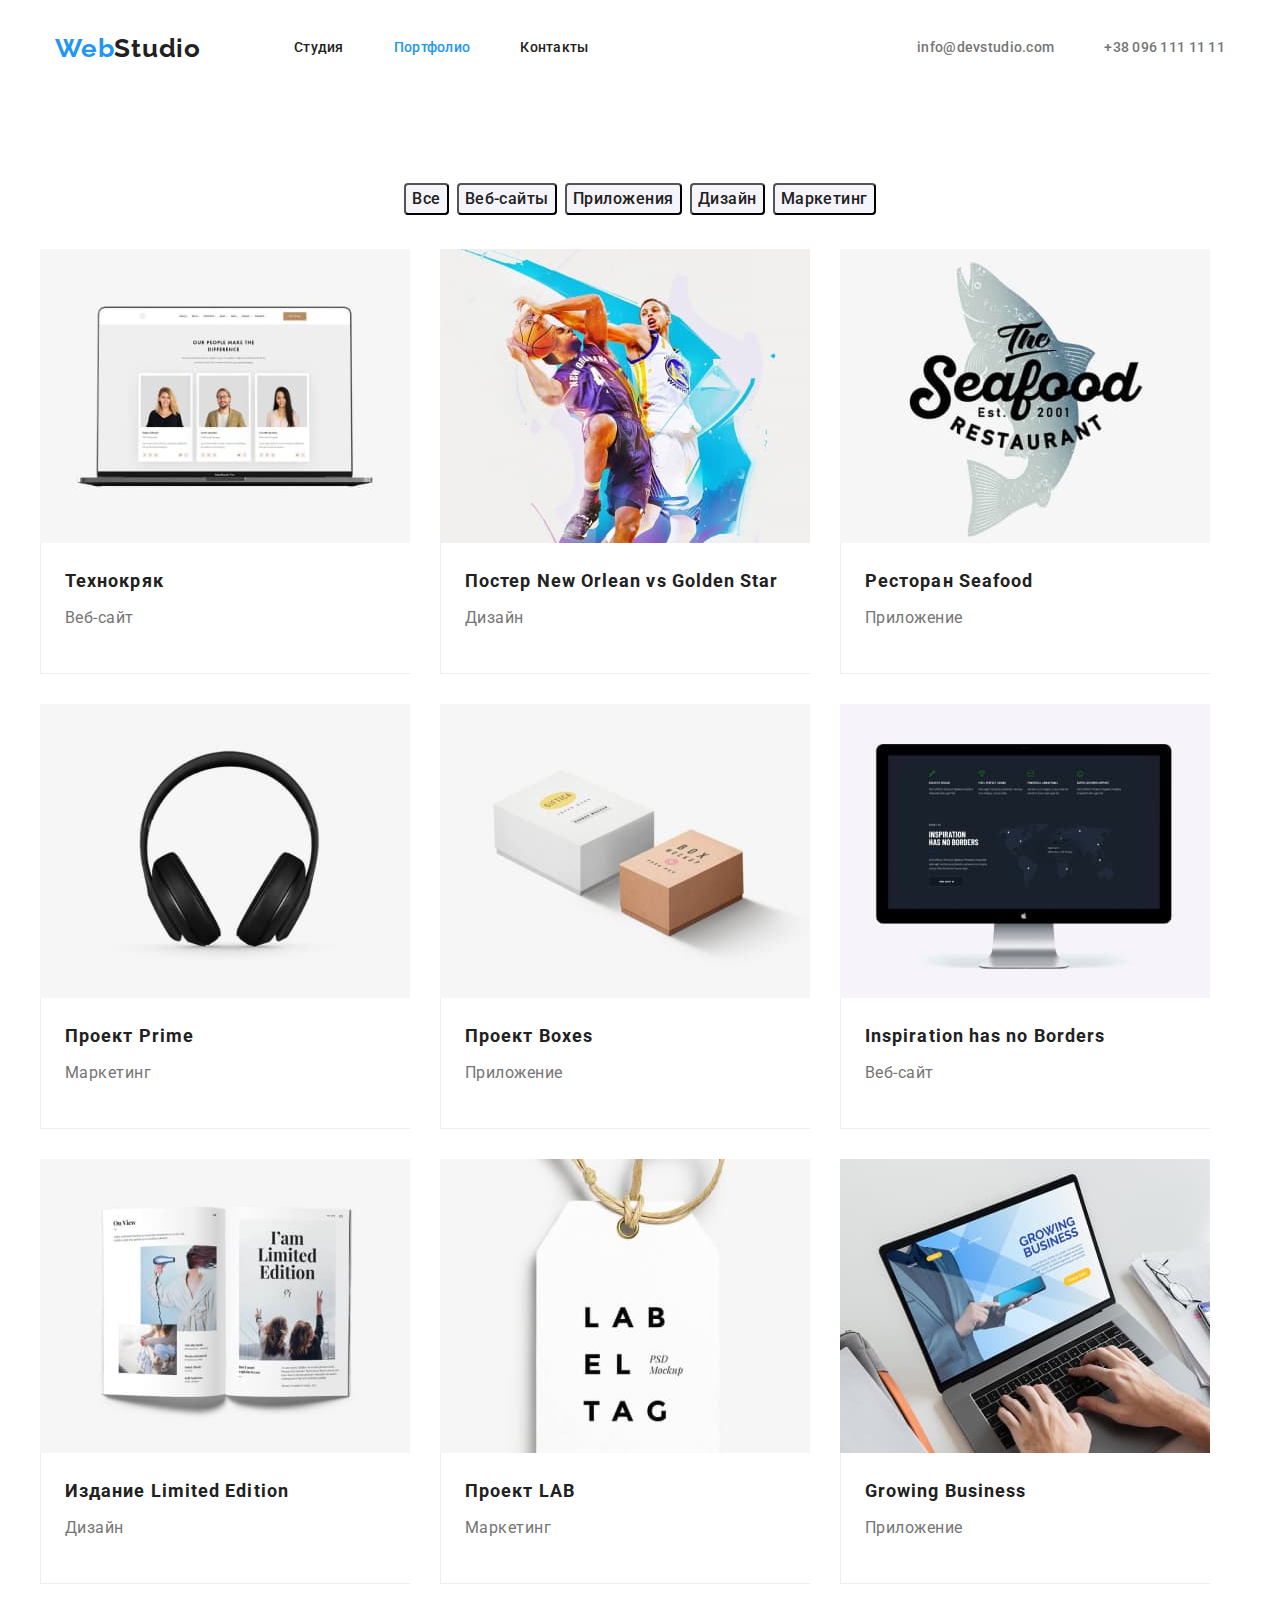
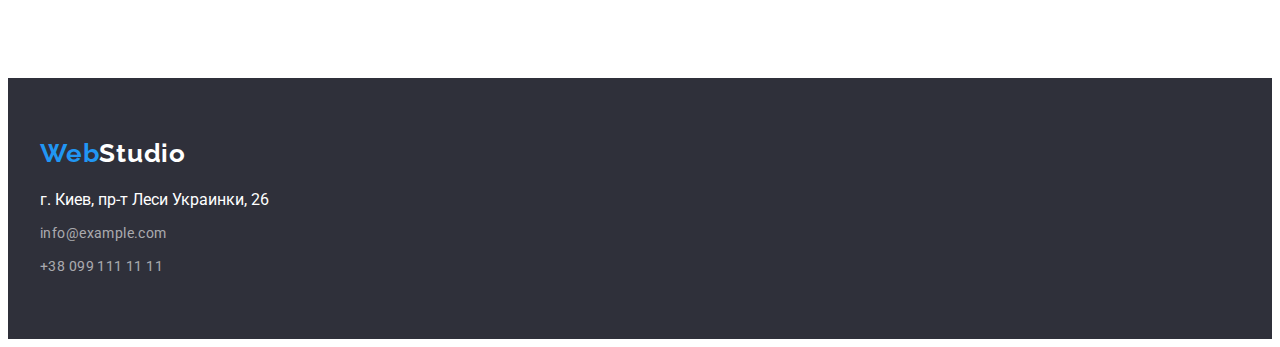
==== portfolio.html @ b4a2e48d "start" ====
<!DOCTYPE html>
<html lang="ru">

<head>
    <meta charset="UTF-8">
    <meta http-equiv="X-UA-Compatible" content="IE=edge">
    <meta name="viewport" content="width=device-width, initial-scale=1.0">
    <link rel="preconnect" href="https://fonts.googleapis.com">
    <link rel="preconnect" href="https://fonts.gstatic.com" crossorigin>
    <link
        href="https://fonts.googleapis.com/css2?family=Raleway:wght@700&family=Roboto:wght@400;500;700;900&display=swap"
        rel="stylesheet">
    <title>Студия</title><link rel="stylesheet" href="https://cdnjs.cloudflare.com/ajax/libs/modern-normalize/1.1.0/modern-normalize.min.css"
    integrity="sha512-wpPYUAdjBVSE4KJnH1VR1HeZfpl1ub8YT/NKx4PuQ5NmX2tKuGu6U/JRp5y+Y8XG2tV+wKQpNHVUX03MfMFn9Q=="
    crossorigin="anonymous" referrerpolicy="no-referrer" />

    <link rel="stylesheet" href="./css/styles.css" />
</head>

<body>
    <!-- ---Шапка сайта----- -->
<header class="site">
    <div class="conteiner">
        <nav class="nav-studio">
            <a href="" class="logo link"><span class="logo-web">Web</span><span class="logo-studio">Studio</span></a>
            <ul class="site-nav list">
                <li class="site-item"><a href="./index.html" class="link ">Студия</a></li>
                <li class="site-item"><a href="./portfolio.html" class="link current">Портфолио</a></li>
                <li class="site-item"><a href="" class="link">Контакты</a></li>
            </ul>
        </nav>
        <ul class="contacts-nav list">
            <li class="contacts-item"><a href="emailto:info@devstudio.com" class="site-mail link">info@devstudio.com</a>
            </li>
            <li class="contacts-item"><a href="tel:+380961111111" class="site-tel link">+38 096 111 11 11</a></li>
        </ul>
    </div>
</header>
    <!-- main -->
    <section class="section">
        <div class="conteiner">
        <ul class="filtr list">
            <li class="filtr-item"><button type="button" class="btn-filtr">Все</button></li>
            <li class="filtr-item"><button type="button" class="btn-filtr">Веб-сайты</button></li>
            <li class="filtr-item"><button type="button" class="btn-filtr">Приложения</button></li>
            <li class="filtr-item"><button type="button" class="btn-filtr">Дизайн</button></li>
            <li class="filtr-item"><button type="button" class="btn-filtr">Маркетинг</button></li>
        </ul>
        <ul class="portfolio-list list">
            <li class="portfolio-item">
                <a href="" class="portfolio-link link">
                    <img src="./images/Portfolio/portfolio-1.jpg" alt="portfolio-1" width="370" class="portfolio-image"> </img>
                        <div class="title-group">
                            <h2 class="portfolio-top">Технокряк </h2>
                        <p class="portfolio-text">Веб-сайт</p>
                   </div>
                </a>
            </li>   
            <li class="portfolio-item">
                <a href="" class="portfolio-link link">
                    <img src="./images/Portfolio/portfolio-2.jpg" alt="portfolio-2" width="370" class="portfolio-image"> </img>
                        <div class="title-group">
                            <h2 class="portfolio-top">Постер New Orlean vs Golden Star</h2>
                        <p class="portfolio-text">Дизайн</p>
                   </div>
                </a>
            </li>
            <li class="portfolio-item">    
                        
           
                <a href="" class="portfolio-link link">
                    <img src="./images/Portfolio/portfolio-3.jpg" alt="portfolio-3" width="370" class="portfolio-image"> </img>
                        <div class="title-group">
                            <h2 class="portfolio-top">Ресторан Seafood</h2>
                        <p class="portfolio-text">Приложение</p>   
                   </div>
                </a>
            </li>
            <li class="portfolio-item">     
                        
          
                <a href="" class="portfolio-link link">
                    <img src="./images/Portfolio/portfolio-4.jpg" alt="portfolio-4" width="370" class="portfolio-image"></img>
                        <div class="title-group">
                            <h2 class="portfolio-top">
                            Проект Prime
                        </h2>
                        <p class="portfolio-text">Маркетинг</p>
                    </div>
                </a>
            </li>
            <li class="portfolio-item">
                <a href="" class="portfolio-link link">
                    <img src="./images/Portfolio/portfolio-5.jpg" alt="portfolio-5" width="370" class="portfolio-image"></img>
                        <div class="title-group">
                            <h2 class="portfolio-top">
                            Проект Boxes
                        </h2>
                        <p class="portfolio-text">Приложение</p>
                    </div>
                </a>
            </li>
            <li class="portfolio-item">
                <a href="" class="portfolio-link link">
                    <img src="./images/Portfolio/portfolio-6.jpg" alt="portfolio-6" width="370" class="portfolio-image"></img>
                       <div class="title-group"> 
                           <h2 class="portfolio-top">
                            Inspiration has no Borders
                        </h2>
                        <p class="portfolio-text">Веб-сайт</p>
                    </div>
                </a>
            </li>
            <li class="portfolio-item">
                <a href="" class="portfolio-link link">
                    <img src="./images/Portfolio/portfolio-7.jpg" alt="portfolio-7" width="370" class="portfolio-image"></img>
                        <div class="title-group">
                            <h2 class="portfolio-top">
                            Издание Limited Edition
                        </h2>
                        <p class="portfolio-text">Дизайн</p>
                    </div>
                </a>
            </li>
            <li class="portfolio-item">
                <a href="" class="portfolio-link link">
                    <img src="./images/Portfolio/portfolio-8.jpg" alt="portfolio-8" width="370" class="portfolio-image"></img>
                        <div class="title-group">
                            <h2 class="portfolio-top">
                        Проект LAB
                        </h2>
                         <p class="portfolio-text">Маркетинг</p>
                    </div>
                </a>
            </li>
            <li class="portfolio-item">
                <a href="" class="portfolio-link link">
                    <img src="./images/Portfolio/portfolio-9.jpg" alt="portfolio-9" width="370" class="portfolio-image"> </img>
                        <div class="title-group">
                            <h2 class="portfolio-top">
                            Growing Business
                        </h2>
                        <p class="portfolio-text">Приложение</p>
                   </div>
                </a>
            </li>
        </ul>
        </div>
    </section>
  
    <!-- footer -->
    <footer class="contacts">
<div class="conteiner">
    <a href="" class="contacts-link link"><span class="contacts-web">Web</span><span
            class="contacts-studio">Studio</span></a>
    <address class="contacts-adress">
        <ul class="contacts-list list">
            <li class="contact-item"><a href="https://goo.gl/maps/Rb4ZCrecxtzZJU7x7" target="_blank"
                    rel="noopener noreferrer nofollow" class="contacts-link-adress"></a>г. Киев, пр-т Леси Украинки, 26
            </li>
            <li class="contact-item"><a href="mailto:info@example.com"
                    class="contacts-link-mail link">info@example.com</a></li>
            <li class="contact-item"><a href="tel:+380991111111" class="contacts-link-tel link">+38 099 111 11 11</a>
            </li>
        </ul>
    </address>
</div>
    </footer>
</body>

</html>
---- css/styles.css ----
:root {
  --main-text: #757575;
  --text: #212121;
  --accent: #2196f3;
  --white: #ffffff;
  --footer-mail: rgba(255, 255, 255, 0.6);
  --background: #2f303a;
  --background-team: #f5f4fa;
}

body {
  font-family: Roboto, sans-serif;
  color: #FFFFFF;
}

p,
h1,
h2,
h3,
h4,
h5,
h6 {
  margin: 0;
}

ul,
ol {
  padding: 0;
  margin: 0;
}

.section {
  padding-top: 94px;
  padding-bottom: 94px;
}

button {
  cursor: pointer;
}

.link {
  text-decoration: none;
  display: block;
}

.list {
  list-style: none;
}

.conteiner {
  width: 1200px;
  padding-left: 15px;
  padding-right: 15px;
  margin: 0 auto;
}

img {
  display: block;
}
/* -------------SITE------------- */

.site {
  padding-top: 25px;
  padding-bottom: 25px;
 border-bottom: 1px #ECECEC;
}

.nav-studio {
  display: flex;
  align-items: center;
}

.logo {
  font-family: "Raleway";
  font-weight: 700;
  font-size: 26px;
  line-height: 1.19;
  letter-spacing: 0.03em;
  color: var(--accent);
  display: block;
}

.logo-web {
  color: var(--accent);
}

.logo-studio {
  color: var(--text);
}

.site .conteiner {
  display: flex;
  align-items: center;
  box-sizing: border-box;
}


.site-nav  {
  display: flex;
  align-items: center;
  margin-left: 93px;
}



.site-nav .site-item+.site-item {
margin-left: 50px;
}

.contacts-nav {
  display: flex;
  align-items: center;
  margin-left: auto;
}

.site-nav .link {
  font-weight: 500;
  font-size: 14px;
  line-height: 1.14;
  letter-spacing: 0.02em;
  color: var(--text);
  display: block;
}

.link:hover,
.link:focus {
  color: var(--accent);
}

.link.current {
  color: var(--accent);
}

.contacts-nav .contacts-item+.contacts-item {
  margin-left: 50px;
}

.site-mail {
  font-weight: 500;
  font-size: 14px;
  line-height: 1.14;
  letter-spacing: 0.02em;
  color: var(--main-text);
  display: block;
}

.site-mail:hover,
.site-mail:focus {
  color: var(--accent);
}

.site-tel {
  font-weight: 500;
  font-size: 14px;
  line-height: 1.14;
  letter-spacing: 0.02em;
  color: var(--main-text);
  display: block;
}

.telsite {
  margin-left: 50px;
}

.site-tel:hover,
.site-tel:focus {
  color: var(--accent);
}

/* -----------------MAIN------------------- */

.main-section {
  background-color: var(--background);
text-align: center;
padding: 200px 0px 200px 0px;
}


.main-title-text {
  font-weight: 900;
  font-size: 44px;
  line-height: 1.36;
  letter-spacing: 0.06em;
  text-transform: uppercase;
  text-align: center;
  color: var(--white);
  max-width: 696px;
  margin-top: 0;
  margin-left: auto;
  margin-right: auto;
  margin-bottom: 30px;
}

.mane-btn {
  font-family: inherit;
  font-weight: 700;
  font-size: 16px;
  line-height: 1.88;
  display: inline-block;
  align-items: center;
  text-align: center;
  letter-spacing: 0.06em;
  color: var(--white);
  background-color: var(--accent);
  cursor: pointer;
  min-width: 200px;
 height: 50px;
  border-radius: 4px;
  box-shadow: 0px 4px 4px rgba(0, 0, 0, 0.15);
}

.main-btn:hover,
.main-btn:focus {
  color: var(--accent);
}

/* --------------PECULIAR-------------------- */

.peculiar-list {
  display: flex;
}

.peculiar-item {
  width: 270px;
}

.peculiar-item:not(:last-child) {
  margin-right: 30px;
}

.peculiar-title {
  font-weight: 700;
  font-size: 14px;
  line-height: 1.14;
  letter-spacing: 0.03em;
  text-transform: uppercase;
  color: var(--text);
  margin-bottom: 10px;
}

.peculiar-text {
  font-size: 14px;
  line-height: 1.71;
  letter-spacing: 0.03em;
  color: var(--main-text);
}

/* ---------------ACTIVITY------------ */

.activity {
  padding-bottom: 94px;
}

.activity-title {
  font-weight: 700;
  font-size: 36px;
  line-height: 1.17;
  text-align: center;
  letter-spacing: 0.03em;
  color: var(--text);
  margin-bottom: 50px;
}

.activity-list {
  display: flex;
  }

.activity-item:not(:last-child) {
  margin-right: 30px;
}
/* ----------------TEAM------------- */

.team {
  background-color: var(--background-team);
}

.team-title {
  font-weight: 700;
  font-size: 36px;
  line-height: 1.17;
  text-align: center;
  letter-spacing: 0.03em;
  color: var(--text);
  margin-bottom: 50px;
}

.team-list {
  display: flex;
  flex-wrap: wrap;
}

.team-item:not(:last-child) {
  flex-basis: calc(100%/3-30px);
  margin-right: 30px;
  background: #FFFFFF;
  box-shadow: 0px 1px 3px rgba(0, 0, 0, 0.12),
  0px 1px 1px rgba(0, 0, 0, 0.14),
  0px 2px 1px rgba(0, 0, 0, 0.2);
  border-radius: 0px 0px 4px 4px; 
}

.team-item {
  flex-basis: calc(100%/3-30px);
  background: #FFFFFF;
  box-shadow: 0px 1px 3px rgba(0, 0, 0, 0.12),
  0px 1px 1px rgba(0, 0, 0, 0.14),
  0px 2px 1px rgba(0, 0, 0, 0.2);
  border-radius: 0px 0px 4px 4px;
}

.team-group {
  padding-top: 30px;
  padding-bottom: 30px;
}

.team-second-title {
  font-weight: 500;
  font-size: 16px;
  line-height: 1.19;
  text-align: center;
  letter-spacing: 0.03em;
  color: var(--text);
  margin-bottom: 10px;
}

.team-text {
  font-size: 16px;
  line-height: 1.19;
  text-align: center;
  letter-spacing: 0.03em;
  color: var(--main-text);
}

/* -----------FOOTER----------- */

.contacts {
  background-color: var(--background);
  padding-top: 60px;
  padding-bottom: 60px;
}

.contacts-web {
  font-family: "Raleway";
  font-weight: 700;
  font-size: 26px;
  line-height: 1.19;
  letter-spacing: 0.03em;
  color: var(--accent);
}

.contacts-studio {
  font-family: "Raleway";
  font-weight: 700;
  font-size: 26px;
  line-height: 1.19;
  letter-spacing: 0.03em;
  color: var(--white);
}

.contacts-list {
  display: block;
}

.contacts-adress {
  font-style: normal;
}

.contacts-link {
  display: block;
  margin-bottom: 20px;
}

.contacts-list .contact-item+.contact-item {
  margin-top: 9px;
}

.contacts-link-adress {
  font-weight: 400;
  font-size: 14px;
  line-height: 1.71;
  letter-spacing: 0.03em;
  color: #FFFFFF;
}

.contacts-link-mail {
  font-style: normal;
  font-weight: 400;
  font-size: 14px;
  line-height: 1.71;
  letter-spacing: 0.03em;
  color: var(--footer-mail);
}

.contacts-link-tel {
  font-weight: 400;
  font-size: 14px;
  line-height: 1.71;
  letter-spacing: 0.03em;
  color: rgba(255, 255, 255, 0.6);
}
/* ----стили для portfolio.html------ */

.btn-filtr {
  font-family: inherit;
  font-weight: 500;
  font-size: 16px;
  line-height: 1.62;
  text-align: center;
  letter-spacing: 0.03em;
  background-color: #f5f4fa;
  color: var(--text);
  cursor: pointer;
}
/* --------main-portfolio */
.btn-filtr:hover,
.btn-filtr:focus {
  background-color: #2196f3;
  color: var(--white);
}

.filtr {
  margin-bottom: 34px;
  display: flex;
  justify-content: center;
 }

.btn-filtr {
  display: inline-block;
  text-align: center;
  align-items: center;
  background: #F5F4FA;
  border-radius: 4px;
  }

  .filtr-item:not(:last-child) {
    margin-right: 8px;
  }

.title-group {
  padding: 20px 24px;
  border-right-width: 1px solid #EEEEEE;
  border-bottom: 1px solid #EEEEEE;
  border-left: 1px solid #EEEEEE;
}

.portfolio-top {
  font-weight: 700;
  font-size: 18px;
  line-height: 2;
  letter-spacing: 0.06em;
  color: var(--text);
  margin-bottom: 4px;
}

.portfolio-text {
  font-size: 16px;
  line-height: 1.88;
  letter-spacing: 0.03em;
  color: var(--main-text);
  margin-bottom: 20px;
}



.portfolio-list {
  display: flex;
  flex-wrap: wrap;
  margin-left: -30px;
  margin-top: -30px;
}

.portfolio-item {
  flex-basis: calc(100%/3-30px);
  margin-left: 30px;
  margin-top: 30px;
  width: 370px;
}

.portfolio-item:nth-child(3n) {
  margin-right: 0;
}

.portfolio-item:nth-last-child(-n+3) {
  margin-bottom: 0;
}
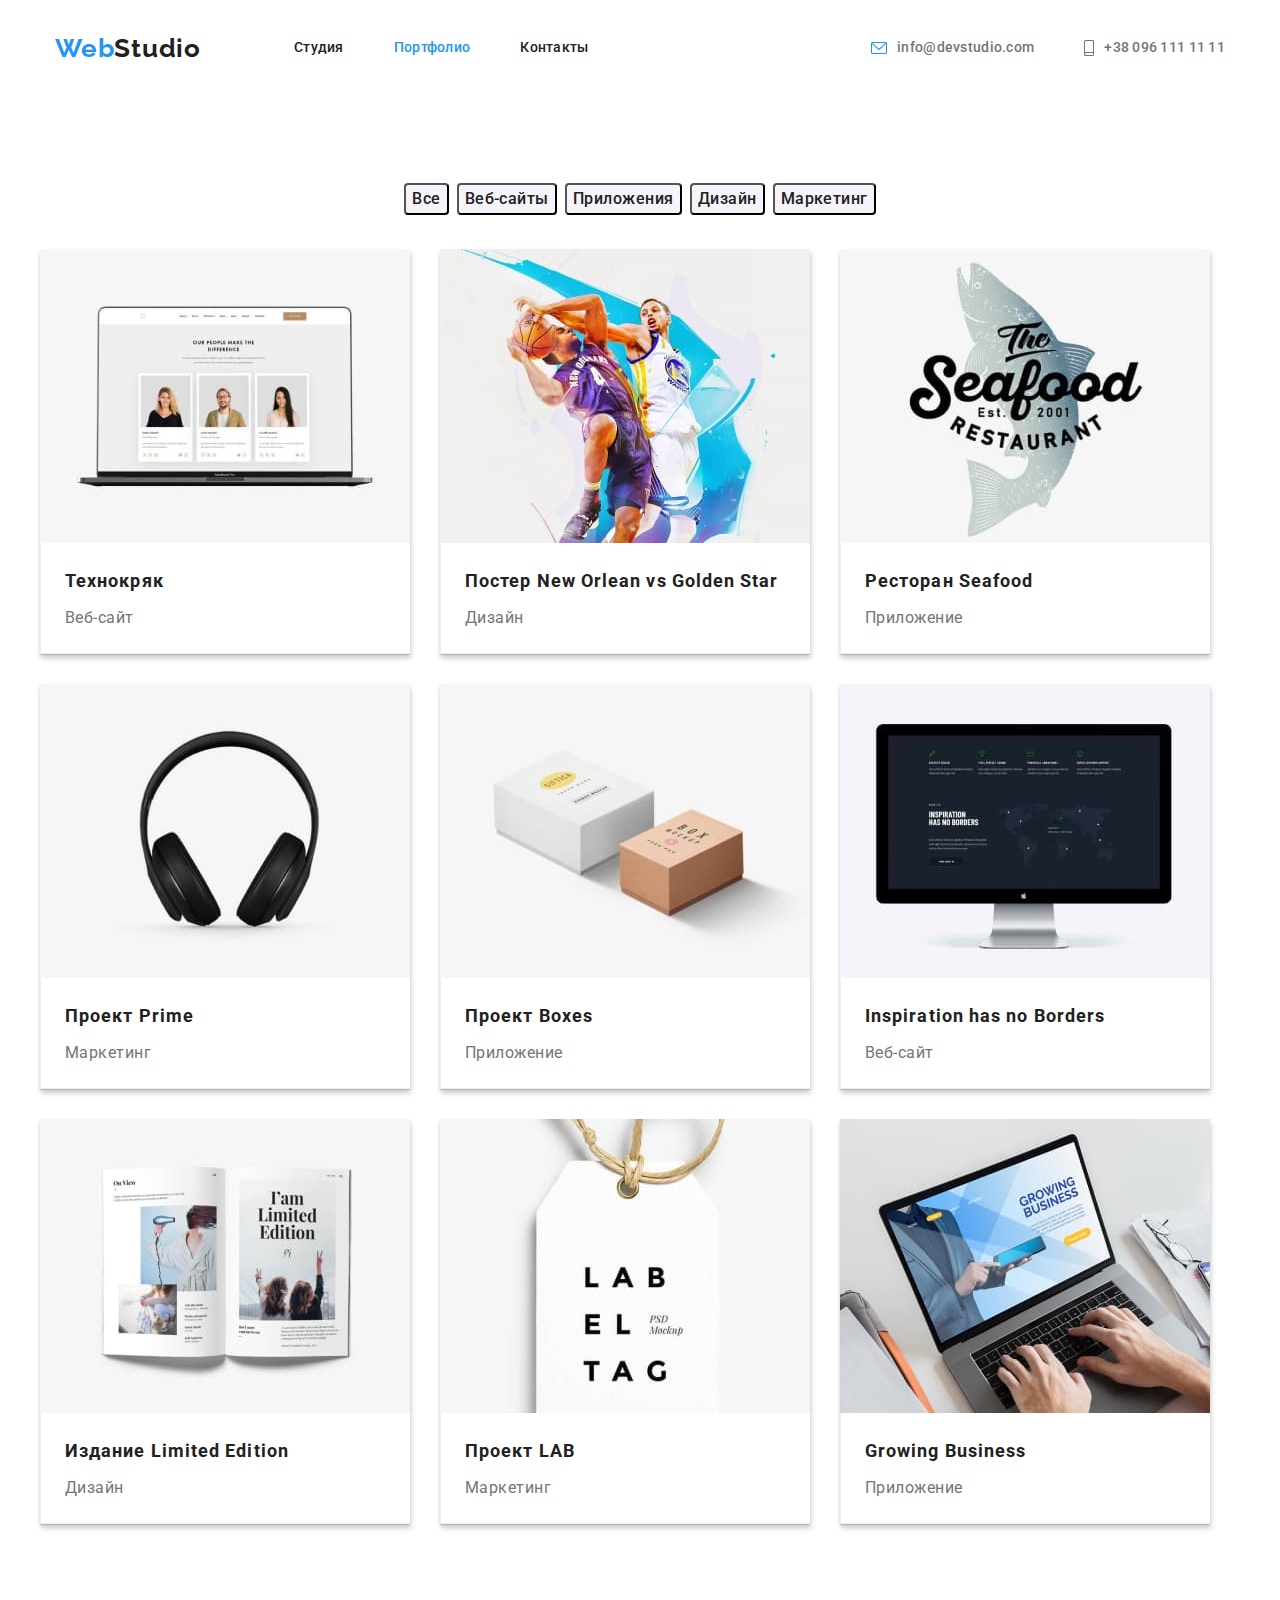
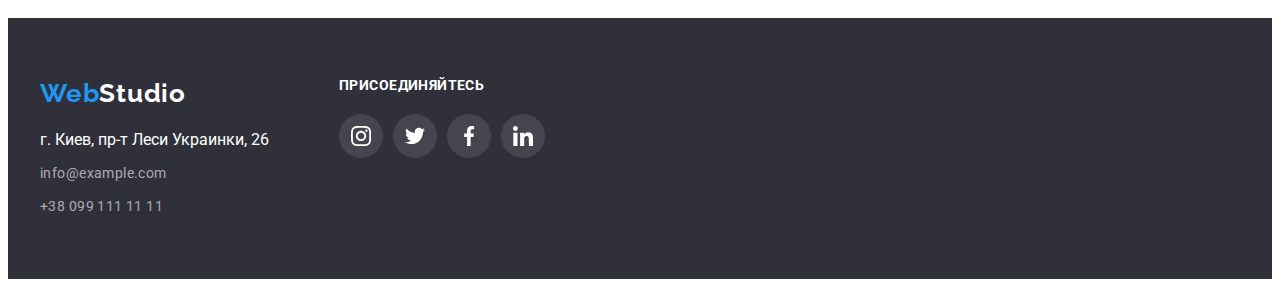
==== commit daa31381: "Підготувала д/з №4" ====
--- a/portfolio.html
+++ b/portfolio.html
@@ -30,9 +30,12 @@
             </ul>
         </nav>
         <ul class="contacts-nav list">
-            <li class="contacts-item"><a href="emailto:info@devstudio.com" class="site-mail link">info@devstudio.com</a>
-            </li>
-            <li class="contacts-item"><a href="tel:+380961111111" class="site-tel link">+38 096 111 11 11</a></li>
+            <li class="contacts-item">
+                <a href="emailto:info@devstudio.com" class="site-mail link">
+                    <img class="envelope" src="./images/icons/envelope (hover) (1).svg" alt="envelope">info@devstudio.com</a></li>
+            <li class="contacts-item">
+                <a href="tel:+380961111111" class="site-tel link">
+                <img class="smartphone" src="./images/icons/smartphone (1).svg" alt="smartphone">+38 096 111 11 11</a></li>
         </ul>
     </div>
 </header>
@@ -150,21 +153,53 @@
   
     <!-- footer -->
     <footer class="contacts">
-<div class="conteiner">
-    <a href="" class="contacts-link link"><span class="contacts-web">Web</span><span
-            class="contacts-studio">Studio</span></a>
-    <address class="contacts-adress">
-        <ul class="contacts-list list">
-            <li class="contact-item"><a href="https://goo.gl/maps/Rb4ZCrecxtzZJU7x7" target="_blank"
-                    rel="noopener noreferrer nofollow" class="contacts-link-adress"></a>г. Киев, пр-т Леси Украинки, 26
-            </li>
-            <li class="contact-item"><a href="mailto:info@example.com"
-                    class="contacts-link-mail link">info@example.com</a></li>
-            <li class="contact-item"><a href="tel:+380991111111" class="contacts-link-tel link">+38 099 111 11 11</a>
-            </li>
-        </ul>
-    </address>
-</div>
+        <div class="conteiner">
+            <div class="contacts-main">
+        <a href="" class="contacts-link link"><span class="contacts-web">Web</span><span class="contacts-studio">Studio</span></a>
+        <address class="contacts-adress">
+            <ul class="contacts-list list">
+                <li class="contact-item"><a href="https://goo.gl/maps/Rb4ZCrecxtzZJU7x7" target="_blank"
+                        rel="noopener noreferrer nofollow" class="contacts-link-adress"></a>г. Киев, пр-т Леси Украинки, 26
+                </li>
+                <li class="contact-item"><a href="mailto:info@example.com" class="contacts-link-mail link">info@example.com</a></li>
+                <li class="contact-item"><a href="tel:+380991111111" class="contacts-link-tel link">+38 099 111 11 11</a></li>
+            </ul>
+        </div>
+            <div class="contacts-soc">
+            <h3 class="contacts-soc-title">присоединяйтесь</h3>
+            <ul class="contacts-soc-list list">
+                <li class="contacts-soc-item">
+                    <a href="" class="contacts-soc-link">
+                        <svg class="contacts-soc-icon" width="20" height="20">
+                            <use href="./images/symbol-defs.svg#icon-instagram-2"></use>
+                        </svg>
+                </a>
+            </li>
+                <li class="contacts-soc-item">
+                    <a href="" class="contacts-soc-link">
+                        <svg class="contacts-soc-icon" width="20" height="20">
+                            <use href="./images/symbol-defs.svg#icon-twitter-1"></use>
+                        </svg>
+                    </a>
+                </li>
+                <li class="contacts-soc-item">
+                    <a href="" class="contacts-soc-link">
+                        <svg class="contacts-soc-icon" width="20" height="20">
+                            <use href="./images/symbol-defs.svg#icon-facebook-1"></use>
+                        </svg>
+                    </a>
+                </li>
+                <li class="contacts-soc-item">
+                    <a href="" class="contacts-soc-link">
+                        <svg class="contacts-soc-icon" width="20" height="20">
+                            <use href="./images/symbol-defs.svg#icon-linkedin-1"></use>
+                        </svg>
+                    </a>
+                </li>
+            </ul>
+            </div>
+        </address>
+        </div>
     </footer>
 </body>
 
--- a/css/styles.css
+++ b/css/styles.css
@@ -113,6 +113,7 @@
   margin-left: auto;
 }
 
+
 .site-nav .link {
   font-weight: 500;
   font-size: 14px;
@@ -142,6 +143,18 @@
   letter-spacing: 0.02em;
   color: var(--main-text);
   display: block;
+  
+}
+
+.contacts-item .site-mail {
+  display: flex;
+  align-items: center;
+}
+
+.envelope {
+  margin-right: 10px;
+  width: 16px;
+  height: 12px;
 }
 
 .site-mail:hover,
@@ -158,6 +171,17 @@
   display: block;
 }
 
+.contacts-item .site-tel {
+  display: flex;
+  align-items: center;
+}
+
+.smartphone {
+  width: 10px;
+  height: 16px;
+  margin-right: 10px;
+}
+
 .telsite {
   margin-left: 50px;
 }
@@ -169,11 +193,19 @@
 
 /* -----------------MAIN------------------- */
 
-.main-section {
+  .main-section {
   background-color: var(--background);
-text-align: center;
-padding: 200px 0px 200px 0px;
-}
+  text-align: center;
+  padding: 200px 0px 200px 0px;
+  background-image:linear-gradient(
+    rgba(47, 48, 58, 0.4),
+    rgba(47, 48, 58, 0.4)
+  ),
+  url(../images/hero-bg.jpg);
+  background-repeat: no-repeat;
+  max-width: 1600px;
+  margin: 0 auto;
+  }
 
 
 .main-title-text {
@@ -228,6 +260,17 @@
   margin-right: 30px;
 }
 
+.peculiar-group {
+  width: 270px;
+  height: 120px;
+  border-radius: 4px;
+  background-color: #F5F4FA;
+  display: flex;
+  justify-content: center;
+  align-items: center;
+  margin-bottom: 30px;
+}
+
 .peculiar-title {
   font-weight: 700;
   font-size: 14px;
@@ -329,7 +372,81 @@
   text-align: center;
   letter-spacing: 0.03em;
   color: var(--main-text);
-}
+  margin-bottom: 30px;
+}
+
+.team-group-list {
+  display: flex;
+  justify-content: center;
+}
+
+.team-group-item + .team-group-item {
+  margin-left: 10px;
+}
+
+.team-group-link {
+  width: 44px;
+  height: 44px;
+  background-color: var(--white);
+  border-radius: 50%;
+  display: flex;
+  justify-content: center;
+  align-items: center;
+}
+
+.team-group-link:hover {
+  background-color: var(--accent);
+}
+
+.team-group-link:hover .team-group-icon {
+  fill: var(--white);
+}
+
+.team-group-icon {
+  fill: #AFB1B8;
+}
+
+/* ----------Clients----------- */
+.clients-title {
+  font-weight: 700;
+font-size: 36px;
+line-height: 1.17;
+text-align: center;
+letter-spacing: 0.03em;
+color: var(--text);
+margin-bottom: 50px;
+}
+
+.clients-list {
+  display: flex;
+  justify-content: center;
+}
+
+.clients-item {
+  border: 1px solid #AFB1B8;
+}
+
+.clients-item + .clients-item {
+  margin-left: 30px;
+}
+
+.clients-link {
+  width: 170px;
+  height: 92px;
+  display: flex;
+  justify-content: center;
+  align-items: center;
+  }
+
+  .clients-link:hover .clients-img {
+    fill: var(--accent);
+  }
+
+  .clients-img {
+    fill: #AFB1B8;
+  }
+
+
 
 /* -----------FOOTER----------- */
 
@@ -337,7 +454,14 @@
   background-color: var(--background);
   padding-top: 60px;
   padding-bottom: 60px;
-}
+  
+}
+
+.contacts .conteiner {
+  display: flex;
+}
+
+
 
 .contacts-web {
   font-family: "Raleway";
@@ -398,6 +522,54 @@
   letter-spacing: 0.03em;
   color: rgba(255, 255, 255, 0.6);
 }
+
+.contacts-soc-title {
+  font-size: 14px;
+line-height: 1.14;
+letter-spacing: 0.03em;
+text-transform: uppercase;
+color: var(--white);
+margin-bottom: 20px;
+}
+
+
+
+.contacts-soc {
+  margin-left: 70px;
+ 
+}
+
+.contacts-soc-list {
+  display: flex;
+  justify-content: center;
+}
+
+.contacts-soc-item + .contacts-soc-item {
+  margin-left: 10px;
+}
+
+.contacts-soc-link {
+  width: 44px;
+  height: 44px;
+  background-color: rgba(255, 255, 255, 0.1);;
+  border-radius: 50%;
+  display: flex;
+  justify-content: center;
+  align-items: center;
+}
+
+.contacts-soc-link:hover {
+  background-color: var(--accent);
+}
+
+.contacts-soc-link:hover .contacts-soc-icon {
+  fill: var(--white);
+}
+
+.contacts-soc-icon {
+  fill: var(--white);
+}
+
 /* ----стили для portfolio.html------ */
 
 .btn-filtr {
@@ -416,6 +588,7 @@
 .btn-filtr:focus {
   background-color: #2196f3;
   color: var(--white);
+  box-shadow: 0px 3px 1px rgba(0, 0, 0, 0.1), 0px 1px 2px rgba(0, 0, 0, 0.08), 0px 2px 2px rgba(0, 0, 0, 0.12);
 }
 
 .filtr {
@@ -457,7 +630,6 @@
   line-height: 1.88;
   letter-spacing: 0.03em;
   color: var(--main-text);
-  margin-bottom: 20px;
 }
 
 
@@ -474,6 +646,7 @@
   margin-left: 30px;
   margin-top: 30px;
   width: 370px;
+  box-shadow: 0px 1px 1px rgba(0, 0, 0, 0.12), 0px 4px 4px rgba(0, 0, 0, 0.06), 1px 4px 6px rgba(0, 0, 0, 0.16);
 }
 
 .portfolio-item:nth-child(3n) {
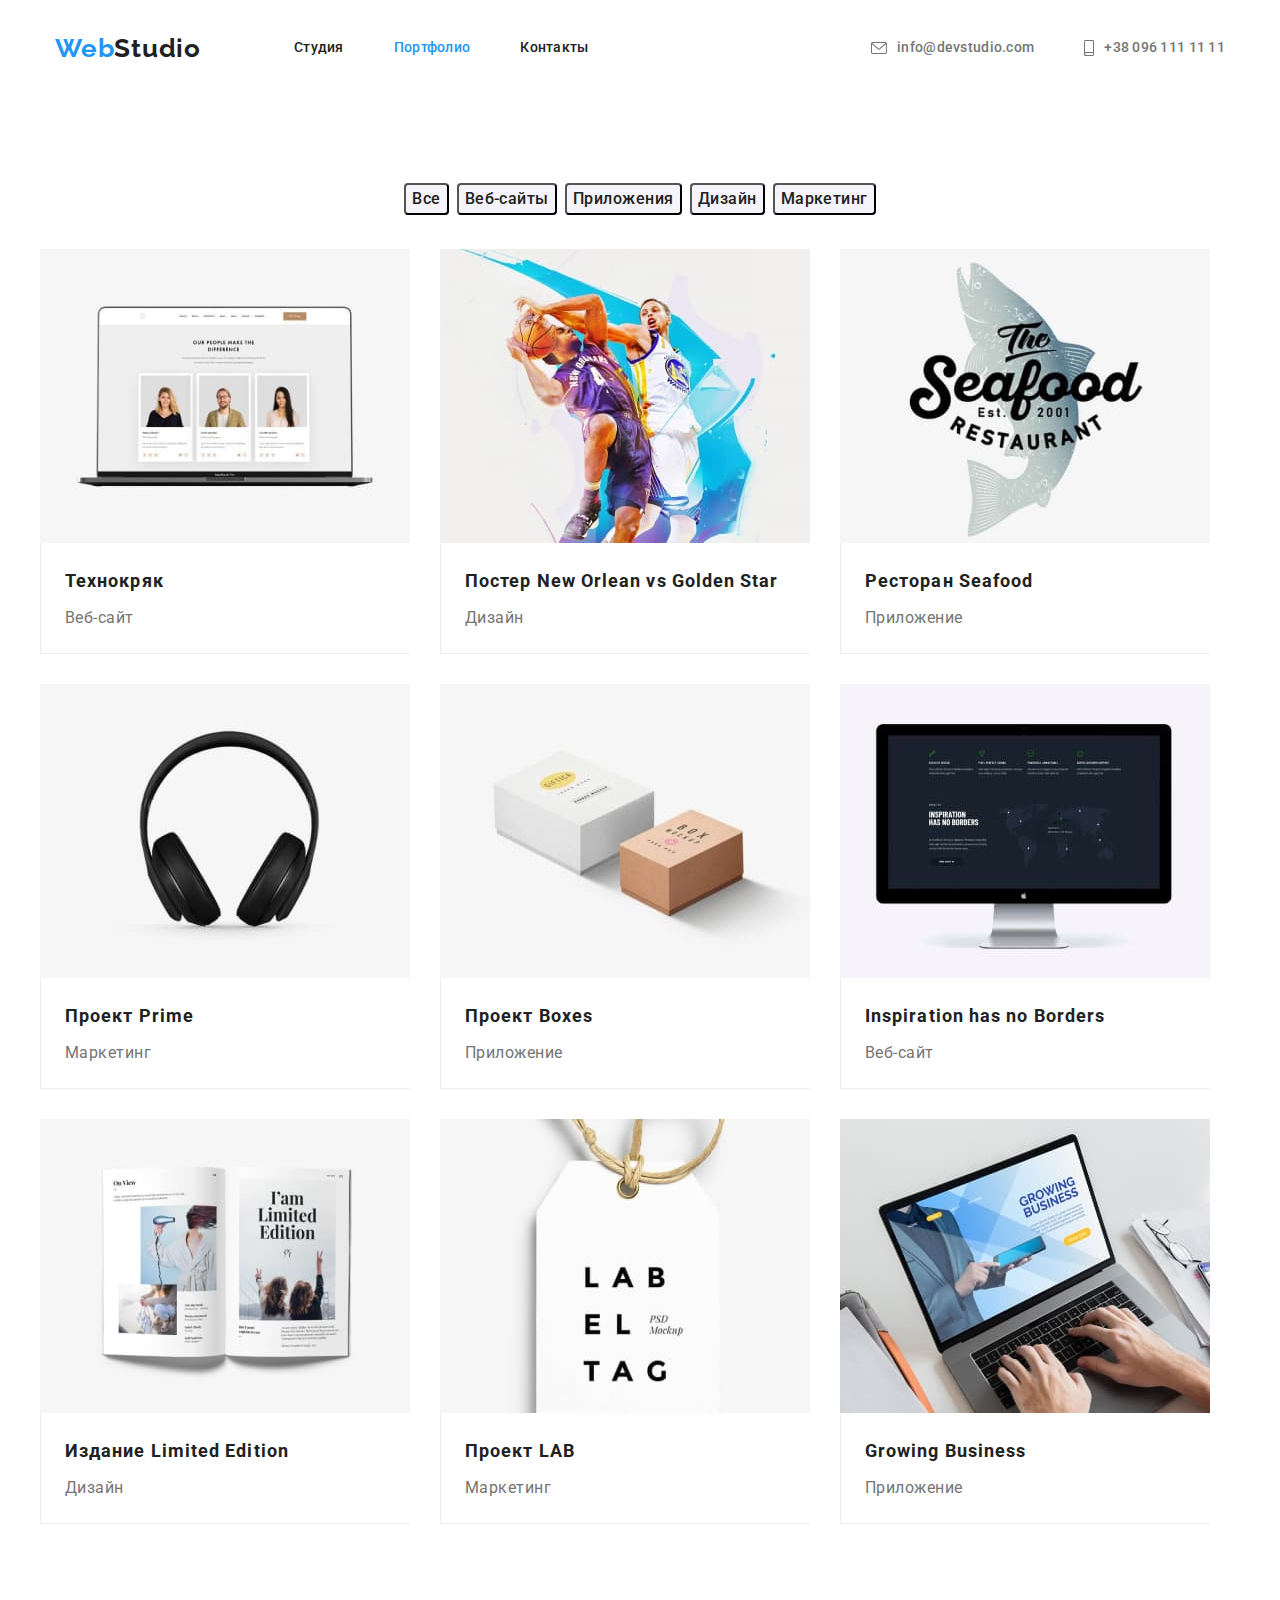
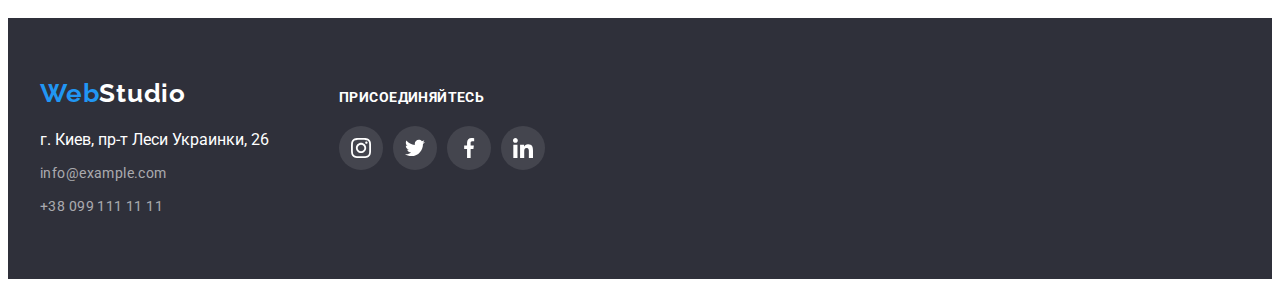
==== commit b38e69c3: "правки" ====
--- a/portfolio.html
+++ b/portfolio.html
@@ -32,10 +32,14 @@
         <ul class="contacts-nav list">
             <li class="contacts-item">
                 <a href="emailto:info@devstudio.com" class="site-mail link">
-                    <img class="envelope" src="./images/icons/envelope (hover) (1).svg" alt="envelope">info@devstudio.com</a></li>
+                    <svg class="envelope" width="16" height="12">
+                        <use href="./images/symbol-defs.svg#icon-envelope-hover-1"></use>
+                    </svg>info@devstudio.com</a></li>
             <li class="contacts-item">
                 <a href="tel:+380961111111" class="site-tel link">
-                <img class="smartphone" src="./images/icons/smartphone (1).svg" alt="smartphone">+38 096 111 11 11</a></li>
+                    <svg class="smartphone" width="10" height="16">
+                        <use href="./images/symbol-defs.svg#icon-smartphone-1"></use>
+                    </svg>+38 096 111 11 11</a></li>
         </ul>
     </div>
 </header>
--- a/css/styles.css
+++ b/css/styles.css
@@ -143,8 +143,8 @@
   letter-spacing: 0.02em;
   color: var(--main-text);
   display: block;
-  
-}
+  fill: currentColor;
+  }
 
 .contacts-item .site-mail {
   display: flex;
@@ -153,13 +153,21 @@
 
 .envelope {
   margin-right: 10px;
-  width: 16px;
-  height: 12px;
 }
 
 .site-mail:hover,
-.site-mail:focus {
+.site-mail:focus,
+.envelope:hover,
+.envelope:focus {
   color: var(--accent);
+}
+
+.site-mail:hover .smartphone {
+  fill: var(--accent);
+}
+
+.site-mail:focus .smartphone {
+  fill: var(--accent);
 }
 
 .site-tel {
@@ -169,7 +177,24 @@
   letter-spacing: 0.02em;
   color: var(--main-text);
   display: block;
-}
+  fill: var(--main-text);
+}
+
+.site-tel:hover,
+.site-tel:focus,
+.smartphone:hover,
+.smartphone:focus {
+  color: var(--accent);
+}
+
+.site-tel:hover .smartphone {
+  fill: var(--accent);
+}
+
+.site-tel:focus .smartphone {
+  fill: var(--accent);
+}
+
 
 .contacts-item .site-tel {
   display: flex;
@@ -177,19 +202,15 @@
 }
 
 .smartphone {
-  width: 10px;
-  height: 16px;
   margin-right: 10px;
+  fill: var(--main-text);
 }
 
 .telsite {
   margin-left: 50px;
 }
 
-.site-tel:hover,
-.site-tel:focus {
-  color: var(--accent);
-}
+
 
 /* -----------------MAIN------------------- */
 
@@ -394,11 +415,15 @@
   align-items: center;
 }
 
-.team-group-link:hover {
+.team-group-link:hover, .team-group-link:focus {
   background-color: var(--accent);
 }
 
 .team-group-link:hover .team-group-icon {
+  fill: var(--white);
+}
+
+.team-group-link:focus .team-group-icon {
   fill: var(--white);
 }
 
@@ -426,6 +451,14 @@
   border: 1px solid #AFB1B8;
 }
 
+.clients-link:hover {
+  border: 1px solid var(--accent);
+}
+
+.clients-link:focus {
+  border: 1px solid var(--accent);
+}
+
 .clients-item + .clients-item {
   margin-left: 30px;
 }
@@ -439,6 +472,10 @@
   }
 
   .clients-link:hover .clients-img {
+    fill: var(--accent);
+  }
+
+  .clients-link:focus .clients-img {
     fill: var(--accent);
   }
 
@@ -459,6 +496,7 @@
 
 .contacts .conteiner {
   display: flex;
+  align-items: baseline;
 }
 
 
@@ -558,7 +596,7 @@
   align-items: center;
 }
 
-.contacts-soc-link:hover {
+.contacts-soc-link:hover, .contacts-soc-link:focus {
   background-color: var(--accent);
 }
 
@@ -632,8 +670,6 @@
   color: var(--main-text);
 }
 
-
-
 .portfolio-list {
   display: flex;
   flex-wrap: wrap;
@@ -646,8 +682,16 @@
   margin-left: 30px;
   margin-top: 30px;
   width: 370px;
+  }
+
+.portfolio-link:hover {
   box-shadow: 0px 1px 1px rgba(0, 0, 0, 0.12), 0px 4px 4px rgba(0, 0, 0, 0.06), 1px 4px 6px rgba(0, 0, 0, 0.16);
 }
+
+.portfolio-link:focus {
+  box-shadow: 0px 1px 1px rgba(0, 0, 0, 0.12), 0px 4px 4px rgba(0, 0, 0, 0.06), 1px 4px 6px rgba(0, 0, 0, 0.16);
+}
+
 
 .portfolio-item:nth-child(3n) {
   margin-right: 0;
